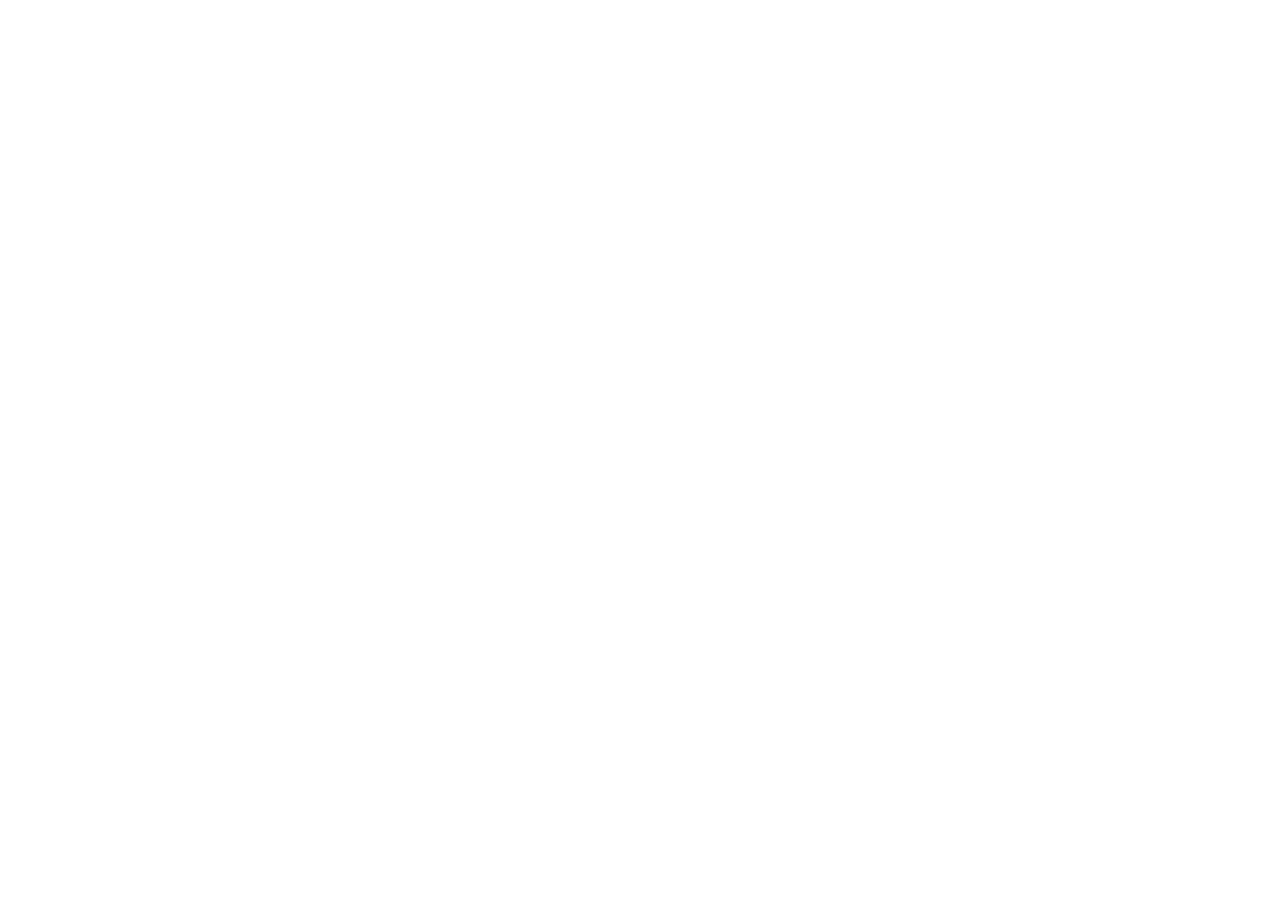
==== index.html @ d6162de4 "Portfólio" ====
<!DOCTYPE html>
<html lang="pt-br">
  <head>
    <meta charset="UTF-8" />
    <meta http-equiv="X-UA-Compatible" content="IE=edge" />
    <meta name="viewport" content="width=device-width, initial-scale=1.0" />
    <title>Jonas Emir Francisco</title>
  </head>
  <body></body>
</html>
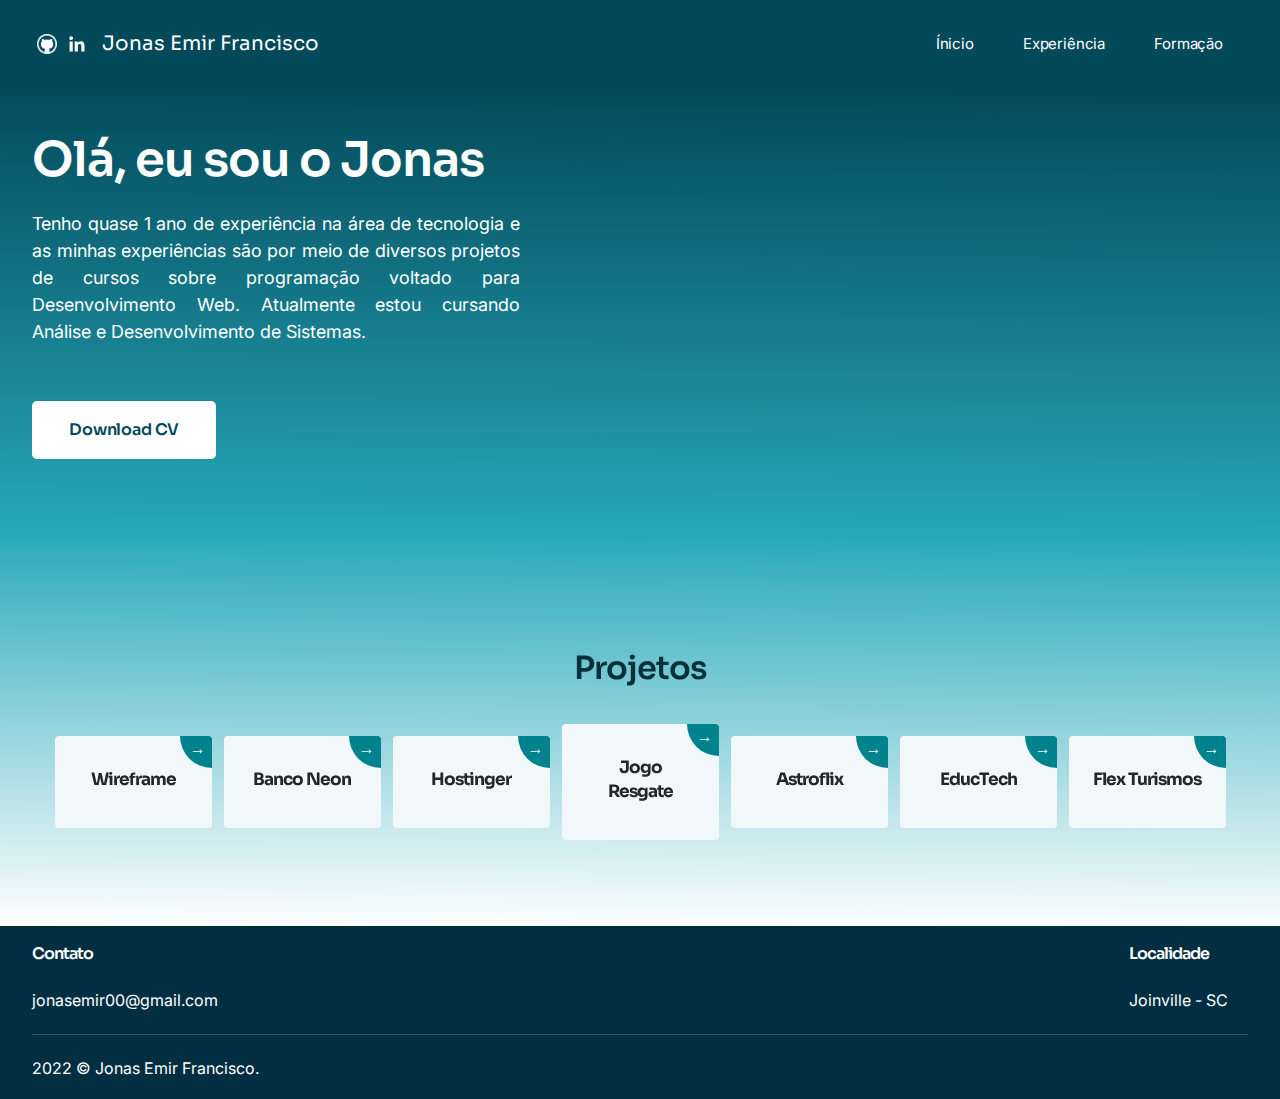
==== commit c1f8a7be: "alterações no portfólio" ====
--- a/index.html
+++ b/index.html
@@ -4,7 +4,202 @@
     <meta charset="UTF-8" />
     <meta http-equiv="X-UA-Compatible" content="IE=edge" />
     <meta name="viewport" content="width=device-width, initial-scale=1.0" />
-    <title>Jonas Emir Francisco</title>
+
+    <link rel="preconnect" href="https://fonts.gstatic.com" />
+    <link
+      href="https://fonts.googleapis.com/css2?family=Inter:wght@400;700&family=Sora:wght@400;600&display=swap"
+      rel="stylesheet"
+    />
+    <link rel="preconnect" href="https://fonts.googleapis.com" />
+    <link rel="preconnect" href="https://fonts.gstatic.com" crossorigin />
+    <link
+      href="https://fonts.googleapis.com/css2?family=Inter:wght@400;600;700&family=Poppins:wght@500;600;700&display=swap"
+      rel="stylesheet"
+    />
+    <link href="https://unpkg.com/aos@2.3.1/dist/aos.css" rel="stylesheet" />
+    <link rel="stylesheet" href="/css/main.min.css" />
+    <link rel="stylesheet" href="./CSS/responsive.css" />
+
+  
+    <!-- Primary Meta Tags -->
+<title>Jonas Emir Francisco</title>
+<meta name="title" content="Portfólio - Jonas Emir Francisco">
+<meta name="description" content="">
+
+<!-- Open Graph / Facebook -->
+<meta property="og:type" content="website">
+<meta property="og:url" content="https://portfolio-jonas-emir-francisco.netlify.app/">
+<meta property="og:title" content="Portfólio - Jonas Emir Francisco">
+<meta property="og:description" content="">
+<meta property="og:image" content="portfolio-jonas-emir-francisco.netlify.app/capa.PNG">
+
+<!-- Twitter -->
+<meta property="twitter:card" content="summary_large_image">
+<meta property="twitter:url" content="https://portfolio-jonas-emir-francisco.netlify.app/">
+<meta property="twitter:title" content="Portfólio - Jonas Emir Francisco">
+<meta property="twitter:description" content="">
+<meta property="twitter:image" content="portfolio-jonas-emir-francisco.netlify.app/capa.PNG">
   </head>
-  <body></body>
+  <body>
+    <header>
+      <div class="container">
+        <div class="logo">
+          <div class="redes-sociais">
+            <div class="icons">
+              <a href="https://github.com/Jonas-Emir" target="_blank">
+                <img
+                  src="/img/800x800_178-1787243_github-icon-png.png"
+                  width="20px"
+                  class="git"
+                  alt="github"
+              /></a>
+            </div>
+            <div class="icons">
+              <a href="https://www.linkedin.com/in/jonasemir/" target="_blank">
+                <img src="/img/linkedin.svg" class="linkedin" alt="linkedin"
+              /></a>
+            </div>
+          </div>
+          <span> Jonas Emir Francisco</span>
+        </div>
+        <nav>
+          <ul>
+            <li>
+              <a href="/index.html" class="menu-item">Ínicio</a>
+            </li>
+            <li>
+              <a href="/index-experiencia.html" class="menu-item"
+                >Experiência</a
+              >
+            </li>
+            <li>
+              <a href="/index-formacao.html" class="menu-item">Formação</a>
+            </li>
+          </ul>
+        </nav>
+        <button class="menu-item menu-mobile">
+          <img src="/img/menu-icon-f74b94a86745329ff48fd8a5f2a6783134e60da42990518733b2e43a17c84101.png" width="60px" alt="">
+        </button>
+      </div>
+    </header>
+
+    <section class="s-hero">
+      <div class="container">
+        <div class="text">
+          <h1>Olá, eu sou o Jonas</h1>
+          <p>
+            Tenho quase 1 ano de experiência na área de tecnologia e as minhas
+            experiências são por meio de diversos projetos de cursos sobre
+            programação voltado para Desenvolvimento Web. Atualmente estou
+            cursando Análise e Desenvolvimento de Sistemas.
+          </p>
+          <a href="/Curriculo Jonas Emir Francisco.pdf" class="btn-primary" download>Download CV</a>
+        </div>
+        <div class="ilustra" data-aos="fade-left">
+          <img src="/img/mockup.png" alt="" />
+        </div>
+      </div>
+    </section>
+
+    <section class="s-newsletter">
+      <div class="container" data-aos="fade-right">
+        <div class="projetos">
+          <h2>Projetos</h2>
+        </div>
+        <div class="container-cards">
+          <a class="card1" href="https://wireframe-jonasemir.netlify.app" target="_blank">
+            <h3>Wireframe</h3>
+            <p class="small">
+             
+            </p>
+            <div class="go-corner" href="#">
+              <div class="go-arrow">→</div>
+            </div>
+          </a>
+          <a class="card1" href="https://lp-neon-codeboost-jonasemir.netlify.app" target="_blank">
+            <h3>Banco Neon</h3>
+            <p class="small">
+              
+            </p>
+            <div class="go-corner" href="#">
+              <div class="go-arrow">→</div>
+            </div>
+          </a>
+          <a class="card1" href="https://hostinger-jonasemir.netlify.app" target="_blank">
+            <h3>Hostinger</h3>
+            <p class="small">
+             
+            </p>
+            <div class="go-corner" href="#">
+              <div class="go-arrow">→</div>
+            </div>
+          </a>
+          <a class="card1" href="https://jogoresgate-jonasemir.netlify.app" target="_blank">
+            <h3>Jogo Resgate</h3>
+            <div class="go-corner" href="#">
+              <div class="go-arrow">→</div>
+            </div>
+          </a>
+          <a class="card1" href="https://astroflix-jonasemir.netlify.app" target="_blank">
+            <h3>Astroflix</h3>
+            <div class="go-corner" href="#">
+              <div class="go-arrow">→</div>
+            </div>
+          </a>
+          <a class="card1" href="https://eductech-jonasemir.netlify.app" target="_blank">
+            <h3>EducTech</h3>
+
+            <div class="go-corner" href="#">
+              <div class="go-arrow">→</div>
+            </div>
+          </a>
+          <a class="card1" href="https://flexturismos-jonasemir.netlify.app" target="_blank">
+            <h3>Flex Turismos</h3>
+
+            <div class="go-corner" href="#">
+              <div class="go-arrow">→</div>
+            </div>
+          </a>
+        </div>
+      </div>
+    </section>
+
+    <footer>
+      <div class="container">
+        <main>
+          <nav>
+            <div class="item">
+              <h6>Contato</h6>
+              <ul>
+                <li>
+                  <p>jonasemir00@gmail.com</p>
+                </li>
+              </ul>
+            </div>
+            <div class="item">
+              <h6>Localidade</h6>
+              <ul>
+                <li>
+                    <p>Joinville - SC</p>
+                  </a>
+                </li>
+              </ul>
+            </div>
+          </nav>
+        </main>
+        <div class="copy">
+          <p>2022 © Jonas Emir Francisco.</p>
+        </div>
+      </div>
+    </footer>
+
+    <script src="https://unpkg.com/swiper@6.7.5/swiper-bundle.min.js"></script>
+    <script src="https://unpkg.com/aos@2.3.1/dist/aos.js"></script>
+    <script>
+      AOS.init({
+        duration: 1500,
+        once: true
+      })
+    </script>
+  </body>
 </html>
--- a/css/main.min.css
+++ b/css/main.min.css
@@ -0,0 +1,2 @@
+*{margin:0;padding:0;border:none;box-sizing:border-box;list-style:none;text-decoration:none;font-size:1.6rem;font-family:'Inter', sans-serif}img{max-width:100%;display:block}html{font-size:62.5%}button{cursor:pointer}.container{width:100%;max-width:1246px;margin:0 auto;padding:0px 15px}:root{--brand-colors-azul: #37a6e6;--gray-colors-50: #E6EBF2;--gray-colors-100: #080808;--gray-colors-200: #1C1D1F;--gray-colors-300: #393C40;--gray-colors-400: #5C6066;--gray-colors-800: #F7F8FA;--gray-colors-900: #02303b;--gray-colors-1000: #28a9ba;--white-colors-text: rgba(255, 255, 255, 0.7);--white: #ffffff}h1,h2,h3{font-family:'Sora', sans-serif;font-weight:600;line-height:125%;letter-spacing:-1px;color:var(--gray-colors-100)}h1{font-size:4.8rem;color:var(--gray-colors-100)}h2{font-size:3.2rem;color:var(--gray-colors-900)}h3{font-size:2.4rem}.btn-primary{font-family:'Sora', sans-serif;display:inline-block;background-color:#ffffff;padding:1.2rem 3.4rem;font-weight:600;letter-spacing:-0.01em;color:#024959;transition:transform .3s;border-radius:5px}.btn-primary:hover{transform:scale(1.05);color:var(--white);background-color:#024959}.btn-secondary{font-family:'Sora', sans-serif;display:inline-block;padding:1.2rem 3.4rem;font-weight:600;letter-spacing:-0.01em;color:#024959;transition:transform .3s;background-color:#ffffff;border-radius:5px}.btn-secondary:hover{transform:scale(1.05)}.menu-item{display:inline-block;padding:1.2rem 2.4rem;font-size:1.5rem;line-height:105%;letter-spacing:-0.01em;color:var(--white);transition:all .3s}.menu-item:hover{transform:scale(1.05)}header{position:fixed;top:0;width:100%;height:8.8rem;background-color:#024959;display:flex;z-index:2022}header .logo{display:flex;align-items:center}header .redes-sociais{padding-right:1rem;display:flex;align-items:center}header .redes-sociais .icons .linkedin:hover{transform:scale(1.2);transition:.3s}header .redes-sociais .icons .git:hover{transform:scale(1.2);transition:.3s}header .redes-sociais .icons{display:flex;justify-content:center;margin:0.5rem}header .container{display:flex;justify-content:space-between;align-items:center}header .container span{font-family:'Sora', sans-serif;font-size:20px;color:var(--white)}header nav{display:flex;align-items:center}header .menu-mobile{display:none}header nav ul{display:flex;margin-right:0.1rem}header nav ul li{margin-right:0.1rem}header nav ul li:last-child{margin-right:0}header btn-primary{padding:0.9rem 3.4rem}.s-hero{padding:4.2rem 0px;margin-top:8.8rem;background-image:linear-gradient(180.4deg, #024959, #28a9ba)}.s-hero .container{display:flex;justify-content:space-between}.s-hero .text{width:100%;max-width:64.0rem}.s-hero .text .btn-primary{padding:1.7rem 3.7rem}.s-hero .text h1{margin-bottom:2.0rem;color:var(--white)}.s-hero .text p{margin-bottom:5.6rem;max-width:48.8rem;font-size:1.8rem;line-height:150%;color:var(--white);text-align:justify}.s-hero .ilustra{width:100%;max-width:56.8rem;height:36.6rem;display:flex;align-items:center;justify-content:center}.s-newsletter{padding:8rem 0rem;background-image:linear-gradient(180.4deg, #28a9ba, var(--white))}.s-newsletter .container .projetos{margin-top:3rem;margin-bottom:3rem;display:flex;justify-content:center}.s-newsletter .container h2::after{content:'';background-color:#122a57;width:100%;height:3px;margin-top:s20px;margin-bottom:10px}.s-newsletter .container .container-cards{width:100%;height:100%;display:flex;flex-wrap:wrap;align-items:center;justify-content:center}.s-newsletter .container h3{color:#262626;font-size:17px;line-height:24px;font-weight:700;margin-bottom:4px;text-align:center}.s-newsletter .container p{font-size:17px;font-weight:400;line-height:20px;color:#666666}.s-newsletter .container p.small{font-size:14px}.s-newsletter .container .go-corner{display:flex;align-items:center;justify-content:center;position:absolute;width:32px;height:32px;overflow:hidden;top:0;right:0;background-color:#00838d;border-radius:0 4px 0 32px}.s-newsletter .container .go-arrow{margin-top:-4px;margin-right:-4px;color:white;font-family:courier, sans}.s-newsletter .container .card1{display:block;position:relative;width:157px;background-color:#f2f8f9;border-radius:4px;padding:32px 24px;margin:6px;text-decoration:none;z-index:0;overflow:hidden}.s-newsletter .container .card1:before{content:"";position:absolute;z-index:-1;top:-16px;right:-16px;background:#00838d;height:32px;width:32px;border-radius:32px;transform:scale(1);transform-origin:50% 50%;transition:transform 0.25s ease-out}.s-newsletter .container .card1:hover:before{transform:scale(21)}.s-newsletter .container .card1:hover p{transition:all 0.3s ease-out;color:rgba(255,255,255,0.8)}.s-newsletter .container .card1:hover h3{transition:all 0.3s ease-out;color:#ffffff}.btn-primary{padding:1.75rem 4.1rem}.s-hero-experiencia h2{display:flex;justify-content:center;padding-top:1rem}.s-hero-experiencia .container .timeline{padding-top:8rem;display:flex;flex-direction:column;margin:20px auto;position:relative}.s-hero-experiencia .container .timeline__event{margin-bottom:20px;position:relative;display:flex;margin:20px 0;border-radius:6px;align-self:center;width:50vw}.s-hero-experiencia .container .timeline__event:nth-child(2n+1){flex-direction:row-reverse}.s-hero-experiencia .container .timeline__event:nth-child(2n+1) .timeline__event__date{border-radius:0 6px 6px 0}.s-hero-experiencia .container .timeline__event:nth-child(2n+1) .timeline__event__content{border-radius:6px 0 0 6px}.s-hero-experiencia .container .timeline__event:nth-child(2n+1) .timeline__event__icon:before{content:"";width:2px;height:100%;background:var(--gray-colors-900);position:absolute;top:0%;left:50%;right:auto;z-index:-1;transform:translateX(-50%);animation:fillTop 2s forwards 4s ease-in-out}.s-hero-experiencia .container .timeline__event:nth-child(2n+1) .timeline__event__icon:after{content:"";width:100%;height:2px;background:var(--gray-colors-900);position:absolute;right:0;z-index:-1;top:50%;left:auto;transform:translateY(-50%);animation:fillLeft 2s forwards 4s ease-in-out}.s-hero-experiencia .container .timeline__event__title{font-size:1.2rem;line-height:1.4;text-transform:uppercase;font-weight:600;color:var(--gray-colors-900);letter-spacing:1.5px;margin-bottom:1rem}.s-hero-experiencia .container .timeline__event__content{padding:20px;box-shadow:rgba(99,99,99,0.2) 0px 2px 8px 0px;background:#f5f5f5;width:calc(40vw - 84px);border-radius:0 6px 6px 0}.s-hero-experiencia .container .timeline__event__date{color:var(--white);font-size:1.5rem;font-weight:600;background:var(--gray-colors-900);display:flex;align-items:center;justify-content:center;white-space:nowrap;padding:0 20px;border-radius:6px 0 0 6px}.s-hero-experiencia .container .timeline__event__icon{display:flex;align-items:center;justify-content:center;color:var(--gray-colors-900);padding:20px;align-self:center;margin:0 20px;background:var(--gray-colors-900);border-radius:100%;width:40px;box-shadow:rgba(99,99,99,0.2) 0px 2px 8px 0px;padding:40px;height:40px;position:relative}.s-hero-experiencia .container .timeline__event__icon i{font-size:32px}.s-hero-experiencia .container .timeline__event__icon:before{content:"";width:2px;height:100%;background:var(--gray-colors-900);position:absolute;top:0%;z-index:-1;left:50%;transform:translateX(-50%);animation:fillTop 2s forwards 4s ease-in-out}.s-hero-experiencia .container .timeline__event__icon:after{content:"";width:100%;height:2px;background:var(--gray-colors-900);position:absolute;left:0%;z-index:-1;top:50%;transform:translateY(-50%);animation:fillLeftOdd 2s forwards 4s ease-in-out}.s-hero-experiencia .container .timeline__event__description{flex-basis:60%}.s-hero-experiencia .container .timeline__event__description h4{padding-top:1rem;padding-bottom:1rem}.s-hero-experiencia .container .timeline__event--type2:after{background:var(--gray-colors-900)}.s-hero-experiencia .container .timeline__event--type2 .timeline__event__date{color:var(--white);background:var(--gray-colors-900)}.s-hero-experiencia .container .timeline__event--type2:nth-child(2n+1) .timeline__event__icon:before,.s-hero-experiencia .container .timeline__event--type2:nth-child(2n+1) .timeline__event__icon:after{background:var(--gray-colors-900)}.s-hero-experiencia .container .timeline__event--type2 .timeline__event__icon{background:var(--gray-colors-900);color:var(--gray-colors-900)}.s-hero-experiencia .container .timeline__event--type2 .timeline__event__icon:before,.s-hero-experiencia .container .timeline__event--type2 .timeline__event__icon:after{background:var(--gray-colors-900)}.s-hero-experiencia .container .timeline__event--type2 .timeline__event__title{color:var(--gray-colors-900);margin-bottom:1rem}.s-hero-experiencia .container .timeline__event--type3:after{background:var(--gray-colors-900)}.s-hero-experiencia .container .timeline__event--type3 .timeline__event__date{color:var(--white);background-color:var(--gray-colors-900)}.s-hero-experiencia .container .timeline__event--type3:nth-child(2n+1) .timeline__event__icon:before,.s-hero-experiencia .container .timeline__event--type3:nth-child(2n+1) .timeline__event__icon:after{background:var(--gray-colors-900)}.s-hero-experiencia .container .timeline__event--type3 .timeline__event__icon{background:var(--gray-colors-900);color:var(--gray-colors-900)}.s-hero-experiencia .container .timeline__event--type3 .timeline__event__icon:before,.s-hero-experiencia .container .timeline__event--type3 .timeline__event__icon:after{background:var(--gray-colors-900)}.s-hero-experiencia .container .timeline__event--type3 .timeline__event__title{color:var(--gray-colors-900)}.s-hero-experiencia .container .timeline__event:last-child .timeline__event__icon:before{content:none}@media (max-width: 786px){.s-hero-experiencia .container .timeline__event{flex-direction:column;align-self:center}.s-hero-experiencia .container .timeline__event__content{width:100%}.s-hero-experiencia .container .timeline__event__icon{border-radius:6px 6px 0 0;width:100%;margin:0;box-shadow:none}.s-hero-experiencia .container .timeline__event__icon:before,.s-hero-experiencia .container .timeline__event__icon:after{display:none}.s-hero-experiencia .container .timeline__event__date{border-radius:0;padding:20px}.s-hero-experiencia .container .timeline__event:nth-child(2n+1){flex-direction:column;align-self:center}.s-hero-experiencia .container .timeline__event:nth-child(2n+1) .timeline__event__date{border-radius:0;padding:20px}.s-hero-experiencia .container .timeline__event:nth-child(2n+1) .timeline__event__icon{border-radius:6px 6px 0 0;margin:0}}@keyframes fillLeft{100%{right:100%}}@keyframes fillTop{100%{top:100%}}@keyframes fillLeftOdd{100%{left:100%}}html{box-sizing:border-box}*,*:before,*:after{box-sizing:inherit}body{background-color:#eaeaeaff;font-family:"Montserrat", sans-serif;font-size:0.875em;color:#444444;line-height:1.5}.container .title h2{display:flex;justify-content:center;padding-top:11rem}.container .dl-blurbs{display:grid;padding-top:2rem}@media (min-width: 768px){.container .dl-blurbs{grid-template-columns:repeat(2, 1fr);gap:2vw}}.container dl{counter-reset:count;padding-left:4vw;padding-right:4vw;margin:0}@media (min-width: 1024px){.container dl{padding-top:1vw;padding-bottom:3vw}}.container dl+dl{counter-reset:counter 4}.container dt{counter-increment:count;color:var(--gray-colors-900);font-family:"Montserrat", sans-serif;font-size:3vh;text-transform:uppercase}.container dt::before{content:counter() ".";font-family:"Abril Fatface", cursive;color:#5ea5b8ff;margin-left:-1vw;padding-right:12px}.container dd{margin-bottom:4vh;color:var(--gray-colors-900)}footer{background-color:#012E40;padding-top:1.8rem;padding-bottom:1.9rem}footer main{display:flex;align-items:flex-start;justify-content:space-between;border-bottom:1px solid rgba(255,255,255,0.2);padding-bottom:2.2rem}footer main .area-left{max-width:28.1rem}footer main .area-left p{font-size:1.4rem;line-height:150%;color:var(--white-colors-text);margin-top:3.5rem}footer main nav{display:flex;align-items:flex-start;justify-content:space-between;width:100%}footer main nav .item h6{font-family:'Sora', sans-serif;font-weight:600;line-height:125%;letter-spacing:-1px;color:var(--white);margin-bottom:2.4rem}footer main nav .item ul{display:flex;align-items:center}footer main nav .item ul li{padding-right:2rem}footer main nav .item ul li p{color:var(--white)}footer main nav .item ul li a{font-family:'Sora', sans-serif;font-size:1.4rem;line-height:105%;color:var(--white-colors-text);transition:color .3s;padding-right:1rem}footer main nav .item ul li a:hover{transform:scale(1.2);transition:.3s;color:var(--white)}footer main nav .item ul li a{display:flex;align-items:flex-end}footer main nav .item ul li:last-child{margin-bottom:0}footer .copy{display:flex;align-items:center;justify-content:space-between;padding-top:2.1rem}footer .copy p{color:var(--white)}footer .copy .group{display:flex;align-items:center}footer .copy .group span{color:var(--white);margin-right:0.8rem}*{box-sizing:border-box}
+/*# sourceMappingURL=main.min.css.map */